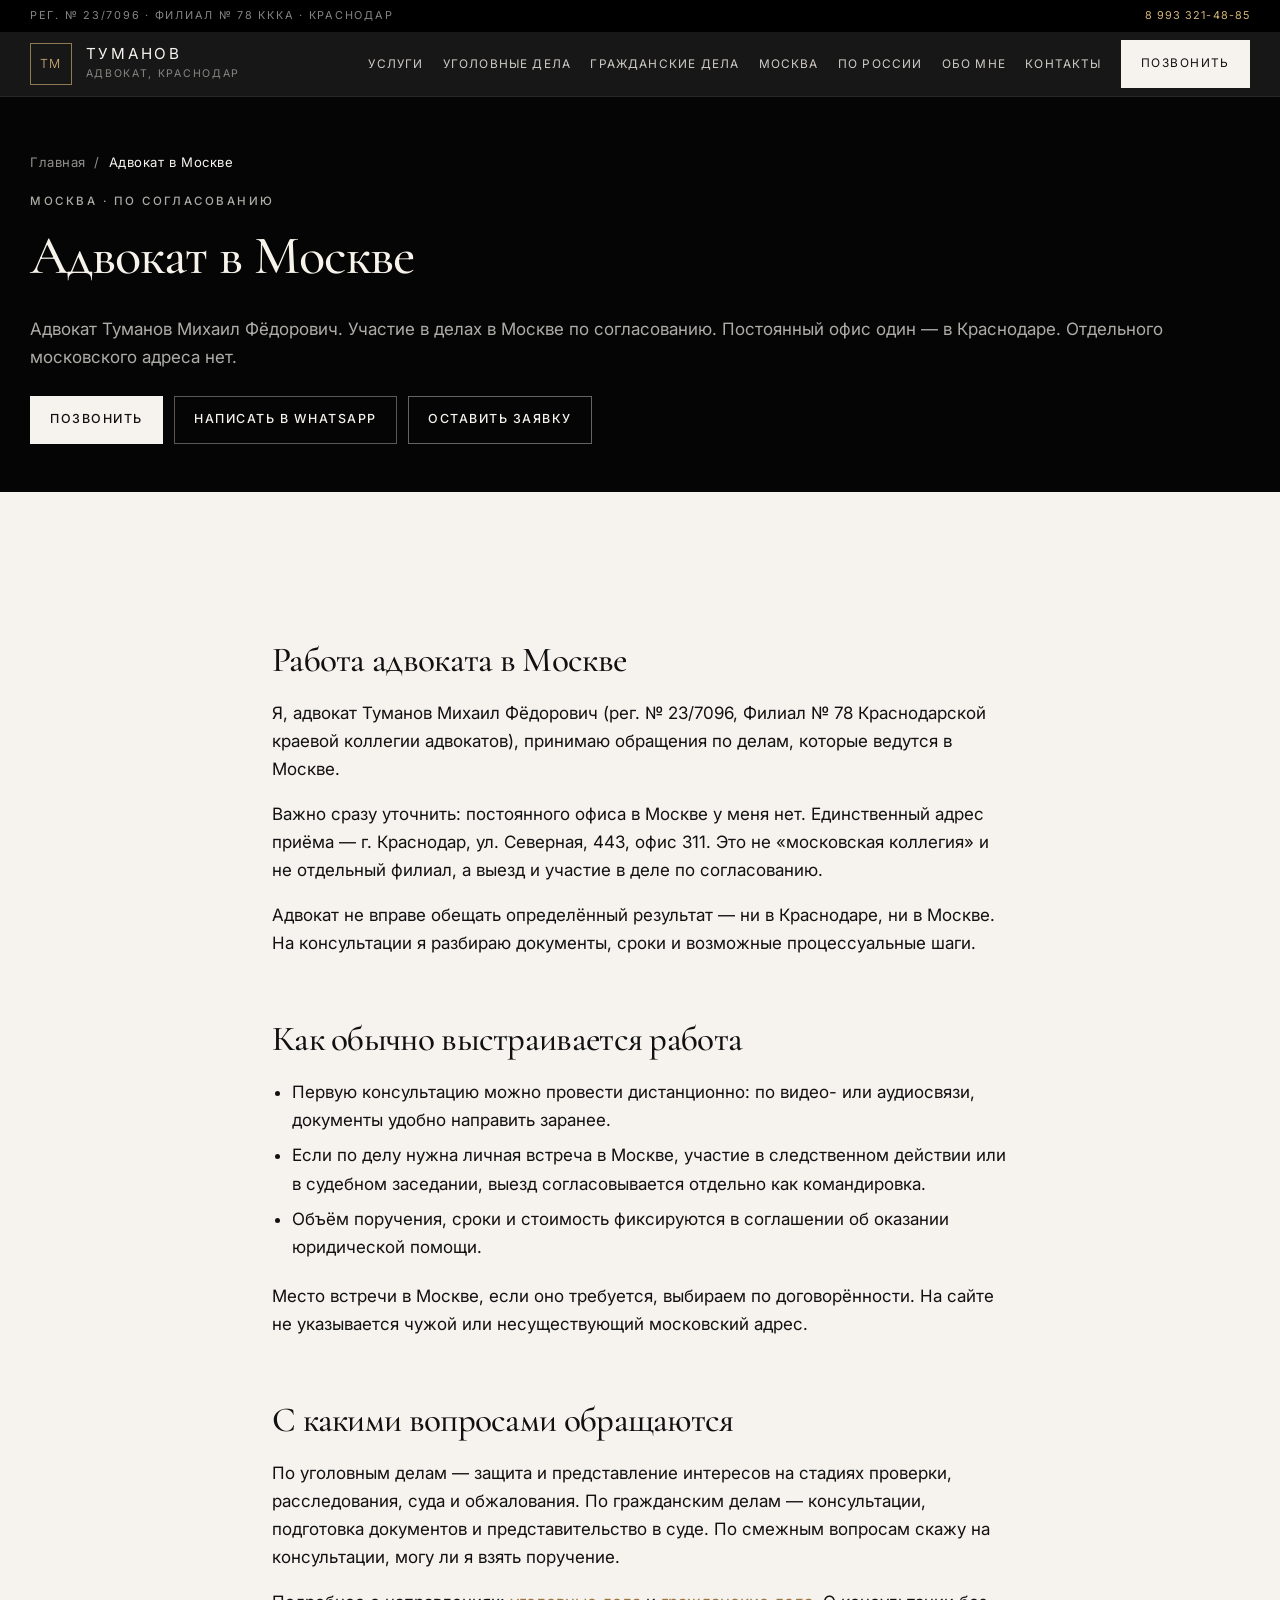
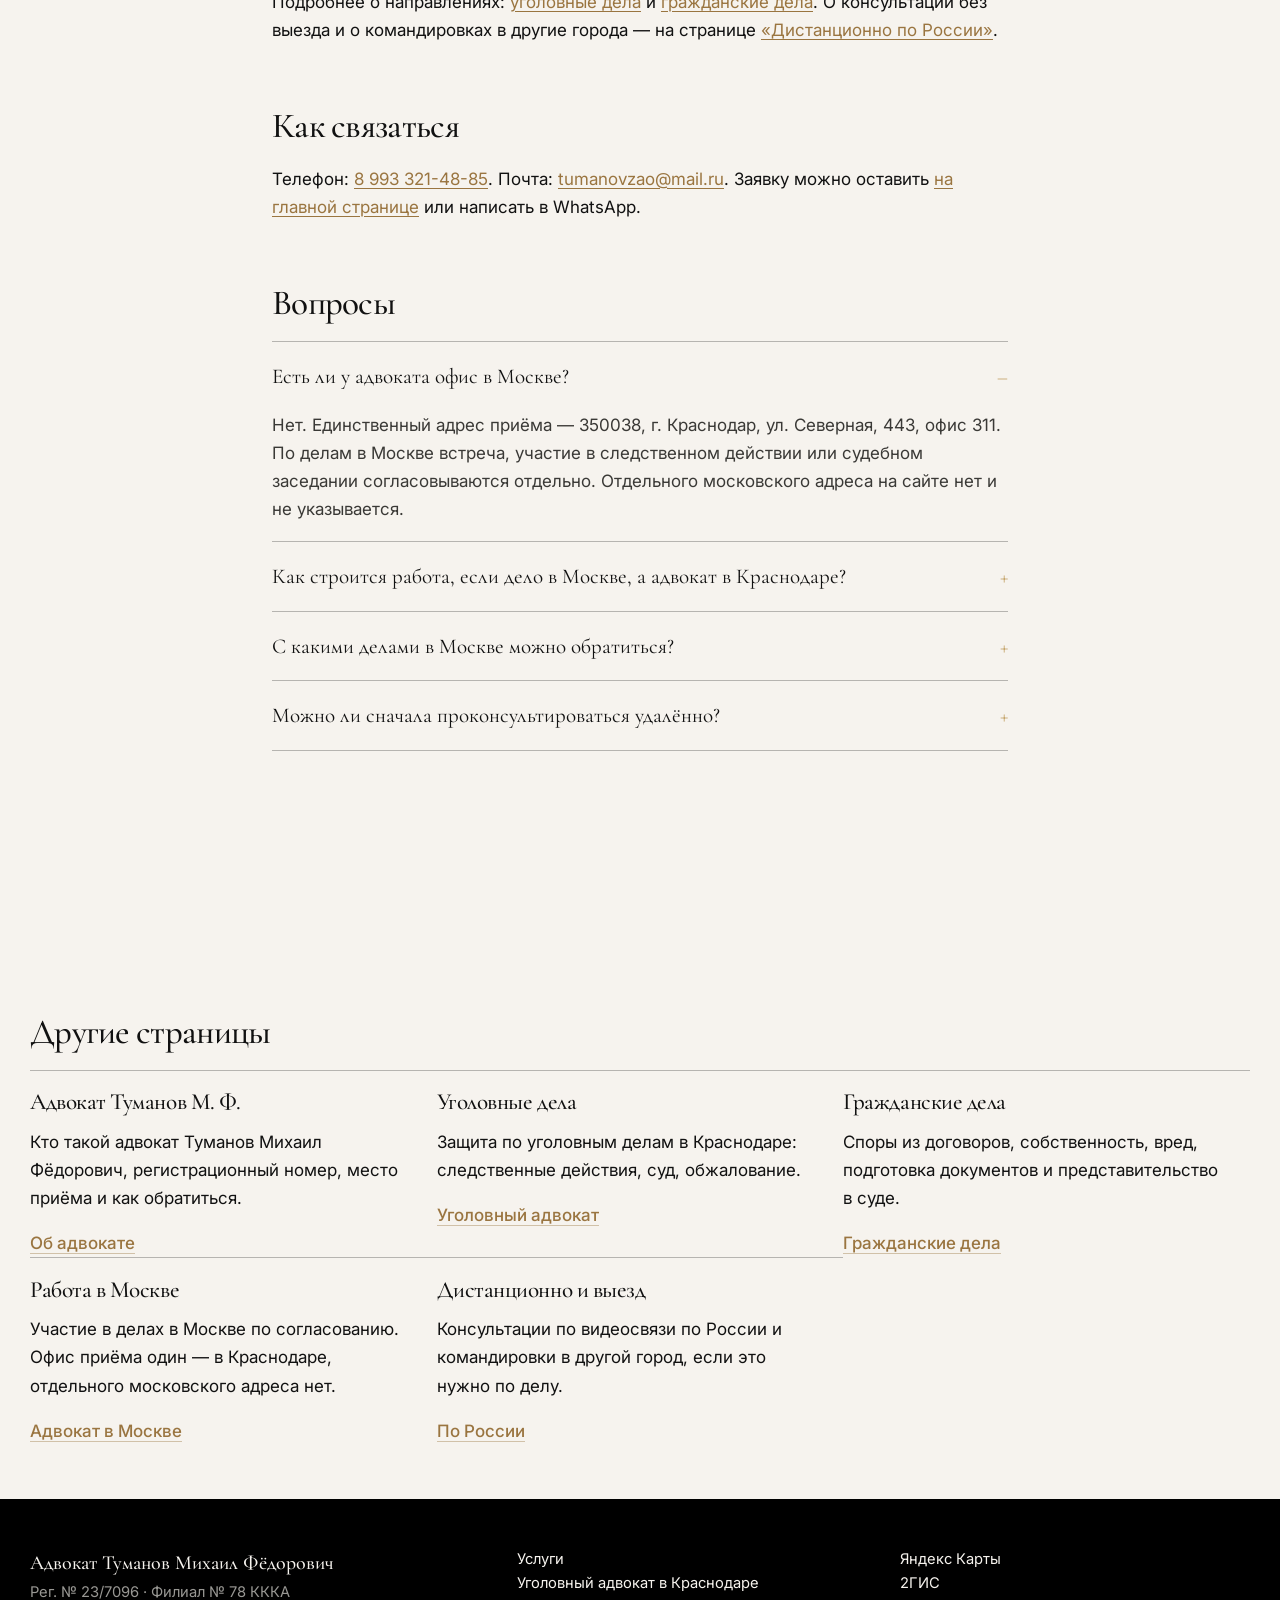
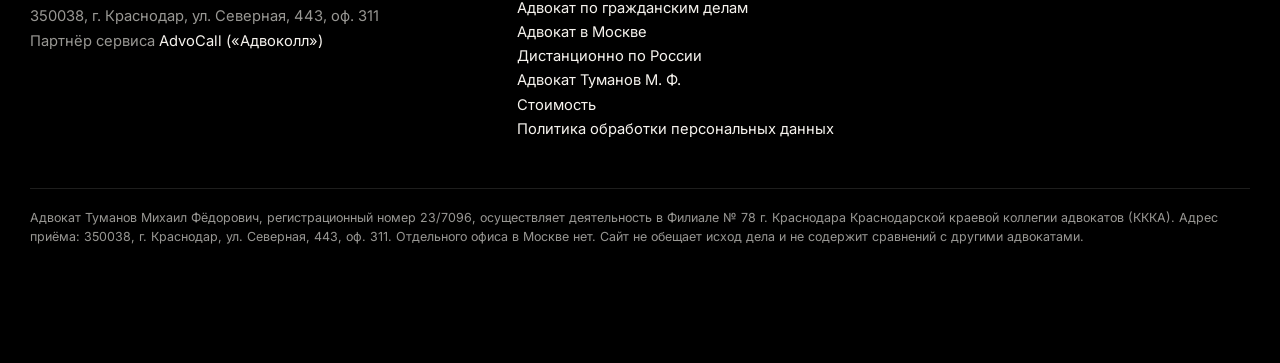
==== advokat-moskva/index.html @ 3c847cca "SEO: name/Moscow/remote pages, schema, Yandex verification" ====
<!DOCTYPE html>
<html lang="ru">
<head>
  <meta charset="utf-8">
  <meta name="viewport" content="width=device-width, initial-scale=1">
  <title>Адвокат в Москве — Туманов Михаил Фёдорович</title>
  <meta name="description" content="Адвокат Туманов Михаил Фёдорович работает в Москве по согласованию: консультация дистанционно или выезд. Офис приёма — в Краснодаре, ул. Северная, 443, оф. 311. Тел. 8 993 321-48-85.">
  <meta name="author" content="Адвокат Туманов Михаил Фёдорович">
  <meta name="robots" content="index, follow">
  <link rel="canonical" href="https://tumanov-advokat.ru/advokat-moskva/">
  <link rel="sitemap" type="application/xml" href="../sitemap.xml">
  <meta property="og:type" content="website">
  <meta property="og:locale" content="ru_RU">
  <meta property="og:site_name" content="Адвокат Туманов Михаил Фёдорович">
  <meta property="og:title" content="Адвокат в Москве — Туманов Михаил Фёдорович">
  <meta property="og:description" content="Адвокат Туманов Михаил Фёдорович работает в Москве по согласованию: консультация дистанционно или выезд. Офис приёма — в Краснодаре, ул. Северная, 443, оф. 311. Тел. 8 993 321-48-85.">
  <meta property="og:url" content="https://tumanov-advokat.ru/advokat-moskva/">
  <meta property="og:image" content="https://tumanov-advokat.ru/img/og-cover.jpg">
  <meta property="og:image:width" content="1200">
  <meta property="og:image:height" content="630">
  <meta property="og:image:alt" content="Адвокат Туманов Михаил Фёдорович, приём в Краснодаре, ул. Северная, 443, офис 311">
  <meta name="twitter:card" content="summary_large_image">
  <meta name="twitter:title" content="Адвокат в Москве — Туманов Михаил Фёдорович">
  <meta name="twitter:description" content="Адвокат Туманов Михаил Фёдорович работает в Москве по согласованию: консультация дистанционно или выезд. Офис приёма — в Краснодаре, ул. Северная, 443, оф. 311. Тел. 8 993 321-48-85.">
  <meta name="twitter:image" content="https://tumanov-advokat.ru/img/og-cover.jpg">
  <link rel="icon" type="image/png" sizes="32x32" href="../img/favicon-32.png">
  <link rel="apple-touch-icon" sizes="180x180" href="../img/favicon-180.png">
  <link rel="preconnect" href="https://fonts.googleapis.com">
  <link rel="preconnect" href="https://fonts.gstatic.com" crossorigin>
  <link href="https://fonts.googleapis.com/css2?family=Cormorant+Garamond:ital,wght@0,400;0,500;0,600;0,700;1,500;1,600&amp;family=Inter:wght@400;500;600&amp;display=swap" rel="stylesheet">
  <script>
    if (window.matchMedia && !window.matchMedia('(prefers-reduced-motion: reduce)').matches) {
      document.documentElement.classList.add('js-motion');
    }
  </script>
  <link rel="stylesheet" href="../styles.css">
  <script type="application/ld+json">
{
  "@context": "https://schema.org",
  "@graph": [
    {
      "@type": "WebPage",
      "@id": "https://tumanov-advokat.ru/advokat-moskva/#webpage",
      "url": "https://tumanov-advokat.ru/advokat-moskva/",
      "name": "Адвокат в Москве — Туманов Михаил Фёдорович",
      "description": "Адвокат Туманов Михаил Фёдорович работает в Москве по согласованию: консультация дистанционно или выезд. Офис приёма — в Краснодаре, ул. Северная, 443, оф. 311. Тел. 8 993 321-48-85.",
      "isPartOf": {
        "@id": "https://tumanov-advokat.ru/#website"
      },
      "about": {
        "@id": "https://tumanov-advokat.ru/#person"
      },
      "inLanguage": "ru-RU",
      "dateModified": "2026-11-21",
      "breadcrumb": {
        "@id": "https://tumanov-advokat.ru/advokat-moskva/#breadcrumb"
      }
    },
    {
      "@type": "BreadcrumbList",
      "@id": "https://tumanov-advokat.ru/advokat-moskva/#breadcrumb",
      "itemListElement": [
        {
          "@type": "ListItem",
          "position": 1,
          "name": "Главная",
          "item": "https://tumanov-advokat.ru/"
        },
        {
          "@type": "ListItem",
          "position": 2,
          "name": "Адвокат в Москве",
          "item": "https://tumanov-advokat.ru/advokat-moskva/"
        }
      ]
    },
    {
      "@type": "Person",
      "@id": "https://tumanov-advokat.ru/#person",
      "name": "Туманов Михаил Фёдорович",
      "alternateName": [
        "Туманов Михаил Федорович",
        "Туманов М. Ф.",
        "адвокат Туманов"
      ],
      "jobTitle": "Адвокат",
      "url": "https://tumanov-advokat.ru/advokat-tumanov/",
      "address": {
        "@type": "PostalAddress",
        "streetAddress": "ул. Северная, 443, офис 311",
        "addressLocality": "Краснодар",
        "addressRegion": "Краснодарский край",
        "postalCode": "350038",
        "addressCountry": "RU"
      }
    },
    {
      "@type": "LegalService",
      "@id": "https://tumanov-advokat.ru/#legal",
      "name": "Адвокат Туманов Михаил Фёдорович",
      "url": "https://tumanov-advokat.ru/",
      "areaServed": [
        {
          "@type": "City",
          "name": "Краснодар"
        },
        {
          "@type": "AdministrativeArea",
          "name": "Краснодарский край"
        },
        {
          "@type": "City",
          "name": "Москва"
        },
        {
          "@type": "AdministrativeArea",
          "name": "Республика Крым"
        },
        {
          "@type": "Country",
          "name": "Россия"
        }
      ],
      "address": {
        "@type": "PostalAddress",
        "streetAddress": "ул. Северная, 443, офис 311",
        "addressLocality": "Краснодар",
        "addressRegion": "Краснодарский край",
        "postalCode": "350038",
        "addressCountry": "RU"
      }
    },
    {
      "@type": "FAQPage",
      "mainEntity": [
        {
          "@type": "Question",
          "name": "Есть ли у адвоката офис в Москве?",
          "acceptedAnswer": {
            "@type": "Answer",
            "text": "Нет. Единственный адрес приёма — 350038, г. Краснодар, ул. Северная, 443, офис 311. По делам в Москве встреча, участие в следственном действии или судебном заседании согласовываются отдельно. Отдельного московского адреса на сайте нет и не указывается."
          }
        },
        {
          "@type": "Question",
          "name": "Как строится работа, если дело в Москве, а адвокат в Краснодаре?",
          "acceptedAnswer": {
            "@type": "Answer",
            "text": "Сначала можно провести консультацию дистанционно: по видео- или аудиосвязи, с направлением документов заранее. Если по делу нужен личный выезд в Москву, это обсуждается отдельно, включая сроки и условия командировки, и фиксируется в соглашении."
          }
        },
        {
          "@type": "Question",
          "name": "С какими делами в Москве можно обратиться?",
          "acceptedAnswer": {
            "@type": "Answer",
            "text": "Принимаю обращения по уголовным и гражданским делам, а также по смежным вопросам, если это входит в адвокатскую компетенцию. Подходит ли конкретная ситуация и нужен ли выезд, видно после консультации. Исход дела адвокат обещать не вправе."
          }
        },
        {
          "@type": "Question",
          "name": "Можно ли сначала проконсультироваться удалённо?",
          "acceptedAnswer": {
            "@type": "Answer",
            "text": "Да. По предварительной договорённости консультацию можно провести онлайн. Онлайн-формат удобен для первого разбора, но не заменяет выезда, если он необходим по делу."
          }
        }
      ]
    }
  ]
}
  </script>
</head>
<body>
  <a class="skip" href="#main">К содержанию</a>
  <div class="topline">
    <div class="wrap">
      <span>Рег. № 23/7096 · Филиал № 78 КККА · Краснодар</span>
      <a href="tel:+79933214885">8 993 321-48-85</a>
    </div>
  </div>
  <header class="site">
    <div class="wrap site-bar">
      <a class="brand" href="../index.html">
        <span class="monogram">ТМ</span>
        <span><strong>Туманов</strong><span>Адвокат, Краснодар</span></span>
      </a>
      <button class="nav-toggle" type="button" aria-expanded="false" aria-controls="menu" aria-label="Открыть меню"><span></span><span></span><span></span></button>
      <nav class="desk" id="menu">
        <a href="../index.html#uslugi">Услуги</a>
        <a href="../ugolovnyj-advokat-krasnodar/">Уголовные дела</a>
        <a href="../grazhdanskie-dela-krasnodar/">Гражданские дела</a>
        <a href="../advokat-moskva/">Москва</a>
        <a href="../distancionno-po-rossii/">По России</a>
        <a href="../advokat-tumanov/">Обо мне</a>
        <a href="../index.html#kontakty">Контакты</a>
        <a class="btn btn-primary" href="tel:+79933214885">Позвонить</a>
      </nav>
    </div>
  </header>
  <div class="page-hero">
    <div class="wrap">
      <nav class="crumbs" aria-label="Навигация по разделам">
        <a href="../index.html">Главная</a>
        <span aria-hidden="true">/</span>
        <span aria-current="page">Адвокат в Москве</span>
      </nav>
      <p class="kicker">Москва · по согласованию</p>
      <h1>Адвокат в Москве</h1>
      <p>Адвокат Туманов Михаил Фёдорович. Участие в делах в Москве по согласованию. Постоянный офис один — в Краснодаре. Отдельного московского адреса нет.</p>
      <div class="cta-row">
        <a class="btn btn-primary" href="tel:+79933214885">Позвонить</a>
        <a class="btn btn-wa" href="https://wa.me/79933214885" rel="noopener noreferrer">Написать в WhatsApp</a>
        <a class="btn btn-light" href="../index.html#kontakty">Оставить заявку</a>
      </div>
    </div>
  </div>
  <main id="main">
    <section>
      <div class="wrap prose">

        <h2>Работа адвоката в Москве</h2>
        <p>Я, адвокат Туманов Михаил Фёдорович (рег. № 23/7096, Филиал № 78 Краснодарской краевой коллегии адвокатов), принимаю обращения по делам, которые ведутся в Москве.</p>
        <p>Важно сразу уточнить: постоянного офиса в Москве у меня нет. Единственный адрес приёма — г. Краснодар, ул. Северная, 443, офис 311. Это не «московская коллегия» и не отдельный филиал, а выезд и участие в деле по согласованию.</p>
        <p>Адвокат не вправе обещать определённый результат — ни в Краснодаре, ни в Москве. На консультации я разбираю документы, сроки и возможные процессуальные шаги.</p>

        <h2>Как обычно выстраивается работа</h2>
        <ul>
          <li>Первую консультацию можно провести дистанционно: по видео- или аудиосвязи, документы удобно направить заранее.</li>
          <li>Если по делу нужна личная встреча в Москве, участие в следственном действии или в судебном заседании, выезд согласовывается отдельно как командировка.</li>
          <li>Объём поручения, сроки и стоимость фиксируются в соглашении об оказании юридической помощи.</li>
        </ul>
        <p>Место встречи в Москве, если оно требуется, выбираем по договорённости. На сайте не указывается чужой или несуществующий московский адрес.</p>

        <h2>С какими вопросами обращаются</h2>
        <p>По уголовным делам — защита и представление интересов на стадиях проверки, расследования, суда и обжалования. По гражданским делам — консультации, подготовка документов и представительство в суде. По смежным вопросам скажу на консультации, могу ли я взять поручение.</p>
        <p>Подробнее о направлениях: <a href="../ugolovnyj-advokat-krasnodar/">уголовные дела</a> и <a href="../grazhdanskie-dela-krasnodar/">гражданские дела</a>. О консультации без выезда и о командировках в другие города — на странице <a href="../distancionno-po-rossii/">«Дистанционно по России»</a>.</p>

        <h2>Как связаться</h2>
        <p>Телефон: <a href="tel:+79933214885">8 993 321-48-85</a>. Почта: <a href="mailto:tumanovzao@mail.ru">tumanovzao@mail.ru</a>. Заявку можно оставить <a href="../index.html#kontakty">на главной странице</a> или написать в WhatsApp.</p>

        <h2>Вопросы</h2>
        <details class="faq" open>
          <summary>Есть ли у адвоката офис в Москве?</summary>
          <p>Нет. Единственный адрес приёма — 350038, г. Краснодар, ул. Северная, 443, офис 311. По делам в Москве встреча, участие в следственном действии или судебном заседании согласовываются отдельно. Отдельного московского адреса на сайте нет и не указывается.</p>
        </details>
        <details class="faq">
          <summary>Как строится работа, если дело в Москве, а адвокат в Краснодаре?</summary>
          <p>Сначала можно провести консультацию дистанционно: по видео- или аудиосвязи, с направлением документов заранее. Если по делу нужен личный выезд в Москву, это обсуждается отдельно, включая сроки и условия командировки, и фиксируется в соглашении.</p>
        </details>
        <details class="faq">
          <summary>С какими делами в Москве можно обратиться?</summary>
          <p>Принимаю обращения по уголовным и гражданским делам, а также по смежным вопросам, если это входит в адвокатскую компетенцию. Подходит ли конкретная ситуация и нужен ли выезд, видно после консультации. Исход дела адвокат обещать не вправе.</p>
        </details>
        <details class="faq">
          <summary>Можно ли сначала проконсультироваться удалённо?</summary>
          <p>Да. По предварительной договорённости консультацию можно провести онлайн. Онлайн-формат удобен для первого разбора, но не заменяет выезда, если он необходим по делу.</p>
        </details>

      </div>
    </section>
    <section class="related">
      <div class="wrap">
        <h2>Другие страницы</h2>
        <div class="grid-3">
          <article class="card">
            <h3>Адвокат Туманов М. Ф.</h3>
            <p>Кто такой адвокат Туманов Михаил Фёдорович, регистрационный номер, место приёма и как обратиться.</p>
            <p class="card-more"><a href="../advokat-tumanov/">Об адвокате</a></p>
          </article>
          <article class="card">
            <h3>Уголовные дела</h3>
            <p>Защита по уголовным делам в Краснодаре: следственные действия, суд, обжалование.</p>
            <p class="card-more"><a href="../ugolovnyj-advokat-krasnodar/">Уголовный адвокат</a></p>
          </article>
          <article class="card">
            <h3>Гражданские дела</h3>
            <p>Споры из договоров, собственность, вред, подготовка документов и представительство в суде.</p>
            <p class="card-more"><a href="../grazhdanskie-dela-krasnodar/">Гражданские дела</a></p>
          </article>
          <article class="card">
            <h3>Работа в Москве</h3>
            <p>Участие в делах в Москве по согласованию. Офис приёма один — в Краснодаре, отдельного московского адреса нет.</p>
            <p class="card-more"><a href="../advokat-moskva/">Адвокат в Москве</a></p>
          </article>
          <article class="card">
            <h3>Дистанционно и выезд</h3>
            <p>Консультации по видеосвязи по России и командировки в другой город, если это нужно по делу.</p>
            <p class="card-more"><a href="../distancionno-po-rossii/">По России</a></p>
          </article>
        </div>
      </div>
    </section>
  </main>
  <footer class="site">
    <div class="wrap">
      <div class="grid">
        <div>
          <p><strong>Адвокат Туманов Михаил Фёдорович</strong><br>
          Рег. № 23/7096 · Филиал № 78 КККА<br>
          350038, г. Краснодар, ул. Северная, 443, оф. 311<br>
          Партнёр сервиса <a href="https://advocall.me/" rel="noopener noreferrer">AdvoCall («Адвоколл»)</a></p>
        </div>
        <div>
          <p><a href="../index.html#uslugi">Услуги</a><br>
          <a href="../ugolovnyj-advokat-krasnodar/">Уголовный адвокат в Краснодаре</a><br>
          <a href="../grazhdanskie-dela-krasnodar/">Адвокат по гражданским делам</a><br>
          <a href="../advokat-moskva/">Адвокат в Москве</a><br>
          <a href="../distancionno-po-rossii/">Дистанционно по России</a><br>
          <a href="../advokat-tumanov/">Адвокат Туманов М. Ф.</a><br>
          <a href="../index.html#stoimost">Стоимость</a><br>
          <a href="../policy.html">Политика обработки персональных данных</a></p>
        </div>
        <div>
          <p><a href="https://yandex.ru/maps/org/advokat_tumanov_m_f_/73334328233/" rel="noopener noreferrer">Яндекс Карты</a><br>
          <a href="https://2gis.ru/krasnodar/firm/70000001097403559" rel="noopener noreferrer">2ГИС</a></p>
        </div>
      </div>
      <p class="legal-tiny">Адвокат Туманов Михаил Фёдорович, регистрационный номер 23/7096, осуществляет деятельность в Филиале № 78 г. Краснодара Краснодарской краевой коллегии адвокатов (КККА). Адрес приёма: 350038, г. Краснодар, ул. Северная, 443, оф. 311. Отдельного офиса в Москве нет. Сайт не обещает исход дела и не содержит сравнений с другими адвокатами.</p>
    </div>
  </footer>
  <div class="mobile-cta" aria-label="Быстрая связь">
    <a class="btn btn-primary" href="tel:+79933214885">Звонок</a>
    <a class="btn btn-wa" href="https://wa.me/79933214885" rel="noopener noreferrer">WhatsApp</a>
    <a class="btn btn-light" href="../index.html#kontakty">Заявка</a>
  </div>
  <script src="../script.js" defer></script>
</body>
</html>
---- styles.css ----
/* Черновик v4 сайта адвоката Туманова М. Ф. / 21 ноября 2026, Europe/Tallinn. Не публиковать без согласования. */
:root {
  --navy: #050505;
  --navy-2: #111111;
  --ink: #111111;
  --ink-soft: #3a3936;
  --muted: #6a665f;
  --paper: #f6f3ee;
  --paper-2: #efebe3;
  --card: transparent;
  --line: rgba(17,17,17,.14);
  --line-strong: rgba(17,17,17,.28);
  --gold: #c4a46a;
  --gold-2: #d4b57a;
  --accent: #9a7540;
  --accent-2: #7d5c2e;
  --accent-soft: #efe6d4;
  --dark: #050505;
  --dark-2: #111111;
  --ok: #1f4a34;
  --danger: #8a2e2e;
  --wa: #1f5c3a;
  --radius: 0;
  --shadow: none;
  --shadow-hover: none;
  --font-serif: "Cormorant Garamond", "Iwanami Mincho", "Times New Roman", serif;
  --font-sans: "Inter", "Source Sans 3", "Segoe UI", "PT Sans", sans-serif;
  --max: 1220px;
  --header-h: 72px;
}
*, *::before, *::after { box-sizing: border-box; }
html { scroll-behavior: smooth; overflow-x: hidden; }
body { overflow-x: hidden; margin: 0; }
@media (prefers-reduced-motion: reduce) {
  html { scroll-behavior: auto; }
  *, *::before, *::after { animation: none !important; transition: none !important; }
}
body {
  font-family: var(--font-sans);
  font-size: 17px;
  line-height: 1.65;
  color: var(--ink);
  background: var(--paper);
  text-rendering: optimizeLegibility;
  -webkit-font-smoothing: antialiased;
}
img { max-width: 100%; height: auto; display: block; }
a { color: var(--accent); text-underline-offset: 3px; }
a:hover { color: var(--accent-2); }
:focus-visible { outline: 1px solid var(--gold); outline-offset: 3px; }
.skip {
  position: absolute; left: 8px; top: -48px; background: #000; color: #f6f3ee;
  padding: .5rem 1rem; z-index: 100; text-decoration: none;
}
.skip:focus { top: 8px; }
.wrap { width: min(var(--max), calc(100% - 2.6rem)); margin-inline: auto; }
.kicker {
  font-size: .72rem;
  letter-spacing: .22em;
  text-transform: uppercase;
  color: var(--gold);
  font-weight: 500;
  margin: 0 0 1rem;
}
h1, h2, h3, h4 {
  font-family: var(--font-serif);
  font-weight: 500;
  line-height: 1.08;
  color: inherit;
  margin: 0 0 .55em;
  letter-spacing: -0.02em;
}
h1 { font-size: clamp(2.05rem, 4.6vw, 3.4rem); }
h2 { font-size: clamp(2.2rem, 6vw, 5.4rem); font-weight: 500; }
h3 { font-size: 1.45rem; }
p { margin: 0 0 1em; }
.lead { font-size: 1.06rem; color: var(--ink-soft); max-width: 38rem; line-height: 1.7; }
.muted { color: var(--muted); }
.section-head { display: flex; gap: 1.15rem; align-items: flex-start; margin-bottom: 2.2rem; }
.section-head .num {
  font-family: var(--font-sans);
  font-size: .68rem;
  letter-spacing: .2em;
  color: var(--gold);
  padding-top: 1.15rem;
  min-width: 2rem;
  font-weight: 500;
}
.section-head h2 { margin-bottom: .25em; }
.section-head p { margin-bottom: 0; max-width: 40rem; }

/* Header — thin, kaloy-like */
.topline {
  background: #000;
  color: rgba(246,243,238,.55);
  font-size: .68rem;
  letter-spacing: .16em;
  text-transform: uppercase;
}
.topline .wrap { display: flex; justify-content: space-between; gap: 1rem; padding: .45rem 0; }
.topline a { color: var(--gold-2); text-decoration: none; letter-spacing: .1em; white-space: nowrap; }
.topline a:hover { color: #fff; }
header.site {
  position: sticky; top: 0; z-index: 40;
  background: rgba(5,5,5,.92);
  backdrop-filter: saturate(1.1);
  color: #f6f3ee;
  border-bottom: 1px solid rgba(246,243,238,.08);
}
.site-bar { display: flex; align-items: center; justify-content: space-between; gap: 1.2rem; min-height: 64px; }
.brand { display: flex; align-items: center; gap: .85rem; text-decoration: none; color: inherit; }
.monogram {
  font-family: var(--font-sans);
  font-weight: 300;
  font-size: .78rem;
  letter-spacing: .14em;
  min-width: 42px; height: 42px;
  padding: 0 .4rem;
  display: grid; place-items: center;
  border: 1px solid rgba(196,164,106,.7);
  color: var(--gold-2);
  background: none;
  flex: none;
}
.brand strong {
  display: block;
  font-family: var(--font-sans);
  font-weight: 400;
  font-size: .95rem;
  letter-spacing: .18em;
  text-transform: uppercase;
  line-height: 1;
}
.brand span span {
  display: block;
  margin-top: .28rem;
  font-size: .66rem;
  letter-spacing: .16em;
  text-transform: uppercase;
  color: rgba(246,243,238,.5);
  font-weight: 400;
}
.desk { display: flex; align-items: center; gap: 1.2rem; }
.desk a {
  color: rgba(246,243,238,.82);
  text-decoration: none;
  font-size: .74rem;
  letter-spacing: .1em;
  text-transform: uppercase;
  font-weight: 400;
}
.desk a:hover { color: var(--gold-2); }
header.site .desk a.btn,
header.site .desk a.btn-primary {
  color: #111;
  letter-spacing: .12em;
}
header.site .desk a.btn-primary:hover { color: #111; background: var(--gold-2); border-color: var(--gold-2); }
.nav-toggle {
  display: none; background: none; border: 0; width: 42px; height: 42px;
  padding: 0; cursor: pointer;
}
.nav-toggle span { display: block; height: 1px; background: #f6f3ee; margin: 7px 8px; }

.btn {
  display: inline-flex; align-items: center; justify-content: center;
  gap: .45rem; min-height: 48px; padding: 0 1.2rem;
  font: 500 .78rem/1 var(--font-sans);
  letter-spacing: .12em; text-transform: uppercase;
  text-decoration: none; border: 1px solid transparent; cursor: pointer;
  background: none; color: inherit;
  transition: background .35s cubic-bezier(.22,1,.36,1), color .35s cubic-bezier(.22,1,.36,1), border-color .35s cubic-bezier(.22,1,.36,1), transform .35s cubic-bezier(.22,1,.36,1), box-shadow .35s cubic-bezier(.22,1,.36,1);
}
.btn-primary { background: #f6f3ee; color: #111; border-color: #f6f3ee; }
.btn-primary:hover { background: var(--gold-2); border-color: var(--gold-2); color: #111; }
section:not(.hero):not(.dark):not(.band) .btn-primary,
.page-hero + main .btn-primary {
  background: #111; color: #f6f3ee; border-color: #111;
}
section:not(.hero):not(.dark):not(.band) .btn-primary:hover {
  background: #000; color: #f6f3ee;
}
.btn-wa { background: transparent; color: #f6f3ee; border-color: rgba(246,243,238,.35); }
section:not(.hero):not(.dark):not(.band) .btn-wa { color: var(--wa); border-color: var(--wa); }
.btn-wa:hover { background: var(--wa); color: #f6f3ee; border-color: var(--wa); }
.btn-light { background: transparent; color: #f6f3ee; border-color: rgba(246,243,238,.4); }
section:not(.hero):not(.dark):not(.band) .btn-light { color: #111; border-color: var(--line-strong); }
.btn-light:hover { border-color: var(--gold); color: var(--gold-2); }
.btn-ghost { background: transparent; color: inherit; border-color: currentColor; opacity: .9; }
.btn-ghost:hover { border-color: var(--gold); color: var(--accent); }
.btn-dark { background: #111; color: #f6f3ee; }
.cta-row { display: flex; flex-wrap: wrap; gap: .7rem; margin: 1.2rem 0 0; }

/* Hero — split: typography left, fuller-body portrait right. Text never overlaps the face. */
.hero {
  position: relative;
  background: #050505;
  color: #f6f3ee;
  min-height: calc(100svh - var(--header-h));
  display: grid;
  grid-template-columns: minmax(0, 1.05fr) minmax(260px, 0.95fr);
  align-items: stretch;
  overflow: hidden;
}
.hero-photo {
  margin: 0;
  position: relative;
  grid-column: 2;
  grid-row: 1;
  display: flex;
  align-items: flex-end;
  justify-content: center;
  padding: 1.2rem 1.6rem 0 0.4rem;
  background: #050505;
  z-index: 0;
  min-height: 0;
}
.hero-photo img {
  width: auto;
  height: auto;
  max-width: 100%;
  max-height: calc(100svh - var(--header-h) - 1.2rem);
  object-fit: contain;
  object-position: center bottom;
}
.hero-photo::after { content: none; display: none; }
.hero .wrap {
  position: relative; z-index: 1;
  grid-column: 1;
  grid-row: 1;
  display: flex; flex-direction: column; justify-content: center;
  width: 100%;
  max-width: none;
  margin: 0;
  padding: 2.2rem 2rem 2.4rem max(1.3rem, calc((100vw - var(--max)) / 2));
  min-height: calc(100svh - var(--header-h));
}
.hero-mark {
  font-family: var(--font-serif);
  font-weight: 500;
  font-size: clamp(2.35rem, 5.2vw, 4.4rem);
  letter-spacing: 0.16em;
  line-height: 1.05;
  text-transform: uppercase;
  color: #f6f3ee;
  margin: 0 0 0.85rem;
  pointer-events: none;
}
.hero-practices {
  display: flex; flex-wrap: wrap; gap: .55rem 1.6rem;
  margin: 0 0 1.4rem;
  font-size: .74rem;
  letter-spacing: .16em;
  text-transform: uppercase;
  color: rgba(246,243,238,.78);
}
.hero-practices a { color: inherit; text-decoration: none; }
.hero-practices a:hover { color: var(--gold-2); }
.hero-copy { max-width: 38rem; margin-top: 0; }
.hero h1 { color: #f7f3eb; margin-bottom: .45em; max-width: 16ch; }
.hero .lead { color: rgba(246,243,238,.78); }
.hero .kicker { color: var(--gold-2); }
.hero-meta {
  display: flex; flex-direction: column; gap: .2rem;
  margin-top: .2rem; font-size: .92rem;
  color: rgba(246,243,238,.72);
}
.hero-meta a { color: #f6f3ee; text-decoration: none; border-bottom: 1px solid rgba(196,164,106,.5); width: fit-content; }
.hero-meta a:hover { color: var(--gold-2); }
.partner {
  margin: 1rem 0 0;
  font-size: .88rem;
  color: rgba(246,243,238,.62);
}
.partner a { color: var(--gold-2); text-decoration: none; border-bottom: 1px solid rgba(196,164,106,.45); }
.partner a:hover { color: #fff; }
.partner-inline { margin: 0; font-size: .95rem; color: var(--muted); }
.partner-inline a { color: var(--ink); text-decoration: none; border-bottom: 1px solid var(--gold); }

/* Atmospheric bands */
.band {
  position: relative;
  min-height: 58vh;
  color: #f6f3ee;
  display: flex; align-items: flex-end;
  background: #000 center/cover no-repeat;
}
.band::after {
  content: "";
  position: absolute; inset: 0;
  background: linear-gradient(180deg, rgba(0,0,0,.15), rgba(0,0,0,.62));
}
.band .wrap { position: relative; z-index: 1; padding: 3.5rem 0; }
.band p {
  font-family: var(--font-serif);
  font-size: clamp(1.4rem, 3vw, 2.1rem);
  line-height: 1.25;
  max-width: 22rem;
  margin: 0;
  font-weight: 500;
}
.band-courthouse { background-image: url("img/tex-courthouse.webp"); }
.band-library { background-image: url("img/tex-library.webp"); }
.band-colonnade { background-image: url("img/tex-colonnade.webp"); }
.band-office { background-image: url("img/tex-office.webp"); }

/* Sections */
main > section { padding: 5.4rem 0; }
main > section.alt { background: var(--paper-2); }
main > section.light { background: #fff; color: #111; }
main > section.dark {
  background: #050505;
  color: #f6f3ee;
}
.dark h2, .dark h3, .light h2, .light h3, .alt h2 { color: inherit; }
.dark .muted { color: rgba(246,243,238,.62); }
.dark a { color: var(--gold-2); }
.marble {
  background-color: #050505;
  background-image: linear-gradient(180deg, rgba(5,5,5,.82), rgba(5,5,5,.9)), url("img/tex-marble.webp");
  background-size: cover;
  background-position: center;
  color: #f6f3ee;
}
.grid { display: grid; gap: 1.5rem; }
.grid-2 { display: grid; grid-template-columns: 1fr 1fr; gap: 0; }
.grid-3 { display: grid; grid-template-columns: 1fr 1fr 1fr; gap: 0; }
.card {
  background: transparent;
  border: 0;
  border-top: 1px solid var(--line-strong);
  padding: 1.4rem 1.4rem 1.6rem 0;
}
.grid-2 .card:first-child { padding-right: 2.4rem; }
.grid-2 .card:last-child { padding-left: 2.4rem; border-left: 1px solid var(--line); }
.grid-3 .card { padding: 1.2rem 1.5rem 0 0; }
.card ul { margin: .7rem 0 0; padding: 0; list-style: none; }
.card li {
  position: relative;
  padding: .3rem 0 .3rem 1rem;
  border-top: 1px solid var(--line);
  font-size: .97rem;
}
.card li:first-child { border-top: 0; }
.card li::before {
  content: "";
  position: absolute; left: 0; top: .9em;
  width: .45rem; height: 1px; background: var(--gold);
}

/* Practice cases */
.cases {
  display: grid;
  grid-template-columns: 1fr 1fr;
  gap: 0;
  margin-top: .6rem;
}
.case {
  padding: 1.6rem 1.8rem 1.7rem 0;
  border-top: 1px solid rgba(196,164,106,.28);
}
.cases .case:nth-child(even) { padding-left: 1.8rem; padding-right: 0; border-left: 1px solid rgba(196,164,106,.18); }
.case-tag {
  display: inline-block;
  font-size: .68rem;
  letter-spacing: .18em;
  text-transform: uppercase;
  color: var(--gold-2);
  margin-bottom: .7rem;
}
.case p {
  font-family: var(--font-serif);
  font-size: 1.35rem;
  line-height: 1.3;
  margin: 0;
  font-weight: 500;
}
.disclaimer {
  margin-top: 1.8rem;
  padding-top: 1rem;
  border-top: 1px solid rgba(196,164,106,.28);
  font-size: .9rem;
  color: rgba(246,243,238,.62);
  max-width: 46rem;
}

/* How I work / about */
.work-split, .about {
  display: grid;
  grid-template-columns: minmax(240px, .8fr) minmax(0, 1.15fr);
  gap: 3.4rem;
  align-items: center;
}
.about { grid-template-columns: minmax(0, 1.15fr) minmax(240px, .8fr); align-items: start; }
.portrait-full, .portrait { margin: 0; }
.portrait-full img, .portrait img { width: 100%; height: auto; object-fit: cover; }
.portrait figcaption {
  margin-top: .7rem;
  font-size: .72rem;
  letter-spacing: .14em;
  text-transform: uppercase;
  color: var(--muted);
}
.steps { display: grid; gap: 0; }
.step { padding: 1.05rem 0 1.1rem; border-top: 1px solid var(--line-strong); }
.dark .step { border-top-color: rgba(246,243,238,.14); }
.step strong {
  display: block;
  font-family: var(--font-serif);
  font-size: 1.45rem;
  font-weight: 500;
  margin-bottom: .25rem;
}
.step p { margin: 0; color: var(--ink-soft); }
.dark .step p { color: rgba(246,243,238,.7); }
.facts { display: grid; gap: 0; margin-top: 1.6rem; }
.facts div {
  padding: .9rem 0;
  border-top: 1px solid var(--line);
  font-size: .95rem;
  color: var(--ink-soft);
}
.facts b {
  display: block;
  font-family: var(--font-serif);
  font-size: 1.25rem;
  font-weight: 500;
  color: inherit;
  margin-bottom: .1rem;
}

.certs { display: grid; grid-template-columns: repeat(4, 1fr); gap: 1rem; }
.certs a { border: 1px solid var(--line); display: block; background: #fff; }
.certs img { width: 100%; height: auto; }
.prices { width: 100%; border-collapse: collapse; font-size: 1rem; }
.prices th, .prices td {
  text-align: left; padding: .95rem 0;
  border-bottom: 1px solid var(--line-strong);
  vertical-align: baseline;
}
.dark .prices th, .dark .prices td { border-bottom-color: rgba(246,243,238,.14); }
.prices th {
  font-size: .7rem; letter-spacing: .16em; text-transform: uppercase;
  font-weight: 500; color: var(--muted); padding-top: 0;
}
.prices .amt {
  font-family: var(--font-serif);
  font-size: 1.25rem;
  white-space: nowrap;
  text-align: right;
  padding-left: 1.5rem;
}
.faq { border-top: 1px solid var(--line-strong); padding: 0; }
.faq:last-of-type { border-bottom: 1px solid var(--line-strong); }
.faq summary {
  cursor: pointer; list-style: none;
  font-family: var(--font-serif);
  font-size: 1.32rem;
  padding: 1.05rem 2rem 1.05rem 0;
  position: relative;
}
.faq summary::-webkit-details-marker { display: none; }
.faq summary::after {
  content: "+";
  position: absolute; right: 0; top: 1.05rem;
  font-family: var(--font-serif); color: var(--gold);
}
.faq[open] summary::after { content: "–"; }
.faq p { margin: 0 0 1.15rem; max-width: 46rem; color: var(--ink-soft); }
.rating-box {
  display: flex; flex-wrap: wrap; gap: 1.6rem;
  margin: 0 0 1.2rem;
  padding: 1rem 0;
  border-top: 1px solid var(--line-strong);
  border-bottom: 1px solid var(--line-strong);
}
.rating-box b { font-family: var(--font-serif); font-size: 2rem; font-weight: 500; margin-right: .35rem; }
.reviews { display: grid; grid-template-columns: 1fr 1fr; gap: 0 2.4rem; }
.quote { padding: 1.3rem 0 1.4rem; border-top: 1px solid var(--line); }
.quote blockquote {
  margin: 0 0 .7rem;
  font-family: var(--font-serif);
  font-size: 1.22rem;
  line-height: 1.4;
  font-style: italic;
  font-weight: 500;
}
.quote footer { font-size: .86rem; color: var(--muted); }
.quote footer strong { color: inherit; font-weight: 600; font-style: normal; }
.note {
  margin-top: 1.6rem; padding-top: 1rem;
  border-top: 1px solid var(--line);
  font-size: .9rem; color: var(--muted);
}
.note p { margin-bottom: .6em; }

.contact-grid { display: grid; grid-template-columns: 1fr 1fr; gap: 3rem; }
.contact-list { list-style: none; margin: 0 0 1.2rem; padding: 0; }
.contact-list li { padding: .85rem 0; border-top: 1px solid rgba(246,243,238,.14); }
.contact-list span {
  display: block;
  font-size: .68rem;
  letter-spacing: .16em;
  text-transform: uppercase;
  color: rgba(246,243,238,.5);
  margin-bottom: .2rem;
}
.contact-list a { color: #f6f3ee; text-decoration: none; font-size: 1.12rem; }
.contact-list a:hover { color: var(--gold-2); }
.office-shot { margin: 1.6rem 0 0; }
.office-shot img { width: 100%; height: auto; object-fit: cover; }
.lead-form { display: grid; gap: .85rem; }
.field {
  display: grid; gap: .3rem;
  font-size: .74rem; letter-spacing: .1em; text-transform: uppercase;
  color: rgba(246,243,238,.62);
}
section:not(.dark) .field { color: var(--muted); }
.field input, .field textarea, .lead-form input, .lead-form textarea {
  font: 400 1rem/1.4 var(--font-sans);
  letter-spacing: 0; text-transform: none;
  color: #111;
  background: #f6f3ee;
  border: 1px solid transparent;
  padding: .75rem .8rem;
  width: 100%;
}
.field textarea { min-height: 7rem; resize: vertical; }
.consent {
  display: flex; gap: .7rem; align-items: flex-start;
  font-size: .86rem; letter-spacing: 0; text-transform: none;
  color: rgba(246,243,238,.72); line-height: 1.5;
}
.consent input { margin-top: .25rem; }
.form-status { min-height: 1.2em; font-size: .92rem; }
.form-status.ok { color: #b8d4c0; }
.form-status.err { color: #e2b4b4; }
section:not(.dark) .form-status.ok { color: var(--ok); }
section:not(.dark) .form-status.err { color: var(--danger); }

footer.site {
  background: #000;
  color: rgba(246,243,238,.62);
  padding: 3rem 0 6.5rem;
  font-size: .92rem;
}
footer.site .grid { grid-template-columns: 1.3fr 1fr 1fr; gap: 2rem; }
footer.site a { color: #f6f3ee; text-decoration: none; }
footer.site a:hover { color: var(--gold-2); }
footer.site strong { color: #f6f3ee; font-family: var(--font-serif); font-size: 1.25rem; font-weight: 500; }
.legal-tiny { margin-top: 2rem; padding-top: 1.2rem; border-top: 1px solid rgba(246,243,238,.12); font-size: .78rem; line-height: 1.55; }
.mobile-cta {
  display: none;
  position: fixed; left: 0; right: 0; bottom: 0; z-index: 30;
  background: #000;
  border-top: 1px solid rgba(196,164,106,.3);
  padding: .55rem .7rem calc(.55rem + env(safe-area-inset-bottom));
  gap: .45rem;
}
.mobile-cta .btn { flex: 1; min-height: 44px; padding: 0 .4rem; font-size: .68rem; }
.page-hero { background: #050505; color: #f6f3ee; padding: 3.4rem 0 3rem; }
.page-hero h1 { color: #f7f3eb; max-width: 22ch; }
.page-hero p { color: rgba(246,243,238,.7); }
.page-hero .cta-row { margin-top: 1.5rem; }
.crumbs {
  display: flex; flex-wrap: wrap; gap: .25rem .55rem;
  font-size: .82rem; letter-spacing: .04em;
  margin: 0 0 1.15rem; color: rgba(246,243,238,.58);
}
.crumbs a { color: inherit; text-decoration: none; }
.crumbs a:hover { color: var(--gold-2); }
.crumbs [aria-current="page"] { color: #f6f3ee; }
.prose { max-width: 46rem; padding: 0 0 3.2rem; }
.prose h2 { margin-top: 1.8em; font-size: clamp(1.6rem, 3vw, 2.2rem); }
.prose ul { margin: 0 0 1.2em; padding-left: 1.15em; }
.prose li { margin: 0 0 .45em; }
.card-more { margin: 1.05rem 0 0; }
.card-more a { font-weight: 500; text-decoration: none; border-bottom: 1px solid rgba(154,117,64,.4); }
.related { margin-top: 2.4rem; padding-bottom: 3.4rem; }
.related h2 { font-size: clamp(1.6rem, 3vw, 2.2rem); margin-bottom: 1.2rem; }
.placeholder { background: var(--accent-soft); color: var(--ink); padding: 0 .2em; }

@media (max-width: 980px) {
  .hero {
    grid-template-columns: 1fr;
    min-height: 0;
  }
  .hero-photo {
    grid-row: 1;
    grid-column: 1;
    width: 100%;
    height: auto;
    padding: 0;
    justify-content: center;
    align-items: flex-end;
    background: #050505;
  }
  .hero-photo img {
    width: auto;
    max-width: 100%;
    height: min(38vh, 320px);
    max-height: min(38vh, 320px);
    object-fit: contain;
    object-position: center bottom;
  }
  .hero .wrap {
    grid-row: 2;
    grid-column: 1;
    min-height: 0;
    padding: 1.15rem 0 2rem;
    width: min(var(--max), calc(100% - 2.4rem));
    margin-inline: auto;
  }
  .hero-mark { font-size: clamp(2.1rem, 11vw, 2.8rem); letter-spacing: 0.14em; margin: 0 0 .7rem; }
  .hero-copy { margin-top: 0; padding: 0; max-width: none; }
  .hero h1 { max-width: none; }
  .work-split, .about, .contact-grid, .grid-2, .grid-3, .reviews, .cases,
  footer.site .grid { grid-template-columns: 1fr; }
  .grid-2 .card:first-child, .grid-2 .card:last-child,
  .cases .case:nth-child(even) { padding-left: 0; padding-right: 0; border-left: 0; }
  .certs { grid-template-columns: repeat(2, 1fr); }
  .desk {
    display: none;
    position: absolute; left: 0; right: 0; top: 100%;
    flex-direction: column; align-items: stretch;
    background: #050505;
    padding: 1rem 1.3rem 1.4rem;
    border-bottom: 1px solid rgba(196,164,106,.28);
    gap: .2rem;
  }
  .desk.open { display: flex; }
  .desk a { padding: .7rem 0; border-top: 1px solid rgba(246,243,238,.1); }
  .nav-toggle { display: block; }
  .mobile-cta { display: flex; }
  .band { min-height: 38vh; }
  body { padding-bottom: 72px; }
  .topline { letter-spacing: .08em; }
}
@media (max-width: 640px) {
  .topline { font-size: .62rem; letter-spacing: .06em; }
  .hero h1 { font-size: clamp(1.75rem, 7.4vw, 2.25rem); }
  main > section { padding: 3.4rem 0; }
  h2 { font-size: clamp(2rem, 11vw, 3rem); }
  .case p { font-size: 1.2rem; }
}


/* v4.1 motion — premium 2026, off when prefers-reduced-motion (global rule above). */
@media (prefers-reduced-motion: no-preference) {
  @view-transition { navigation: auto; }
  ::view-transition-old(root) { animation: vt-fade .4s ease both; }
  ::view-transition-new(root) { animation: vt-rise .55s cubic-bezier(.22, 1, .36, 1) both; }
  @keyframes vt-fade { to { opacity: 0; } }
  @keyframes vt-rise { from { opacity: 0; } to { opacity: 1; } }

  html.js-motion .hero-mark,
  html.js-motion .hero-practices,
  html.js-motion .hero-copy {
    animation: hero-enter .9s cubic-bezier(.22, 1, .36, 1) both;
  }
  html.js-motion .hero-mark { animation-delay: .06s; }
  html.js-motion .hero-practices { animation-delay: .18s; }
  html.js-motion .hero-copy { animation-delay: .32s; }
  @keyframes hero-enter {
    from { opacity: 0; transform: translateY(1.15rem); }
    to { opacity: 1; transform: none; }
  }

  .hero-photo { overflow: hidden; }
  html.js-motion .hero-photo img {
    transform-origin: center 28%;
    animation: hero-zoom 20s ease-out both;
  }
  @keyframes hero-zoom {
    from { transform: scale(1.06); }
    to { transform: scale(1); }
  }

  html.js-motion .reveal {
    opacity: 0;
    transform: translateY(1.35rem);
    transition: opacity .85s cubic-bezier(.22, 1, .36, 1), transform .85s cubic-bezier(.22, 1, .36, 1);
  }
  html.js-motion .reveal.is-visible {
    opacity: 1;
    transform: none;
  }

  .btn:hover { transform: translateY(-1px); }
  .card, .case, .quote, .step, .certs a {
    transition: border-color .4s cubic-bezier(.22, 1, .36, 1), background .4s cubic-bezier(.22, 1, .36, 1), transform .45s cubic-bezier(.22, 1, .36, 1);
  }
  .card:hover, .case:hover, .quote:hover {
    transform: translateY(-3px);
  }
  .certs a:hover { transform: translateY(-2px); }
  .desk a { transition: color .3s cubic-bezier(.22, 1, .36, 1); }
}

html.motion-fallback .reveal {
  opacity: 1 !important;
  transform: none !important;
}

.map-block { margin-top: 2.6rem; }
.map-block iframe {
  display: block;
  width: 100%;
  height: 420px;
  border: 0;
  background: #111;
}
.map-block p { margin: .9rem 0 0; font-size: .95rem; }
@media (max-width: 640px) {
  .map-block iframe { height: 280px; }
}
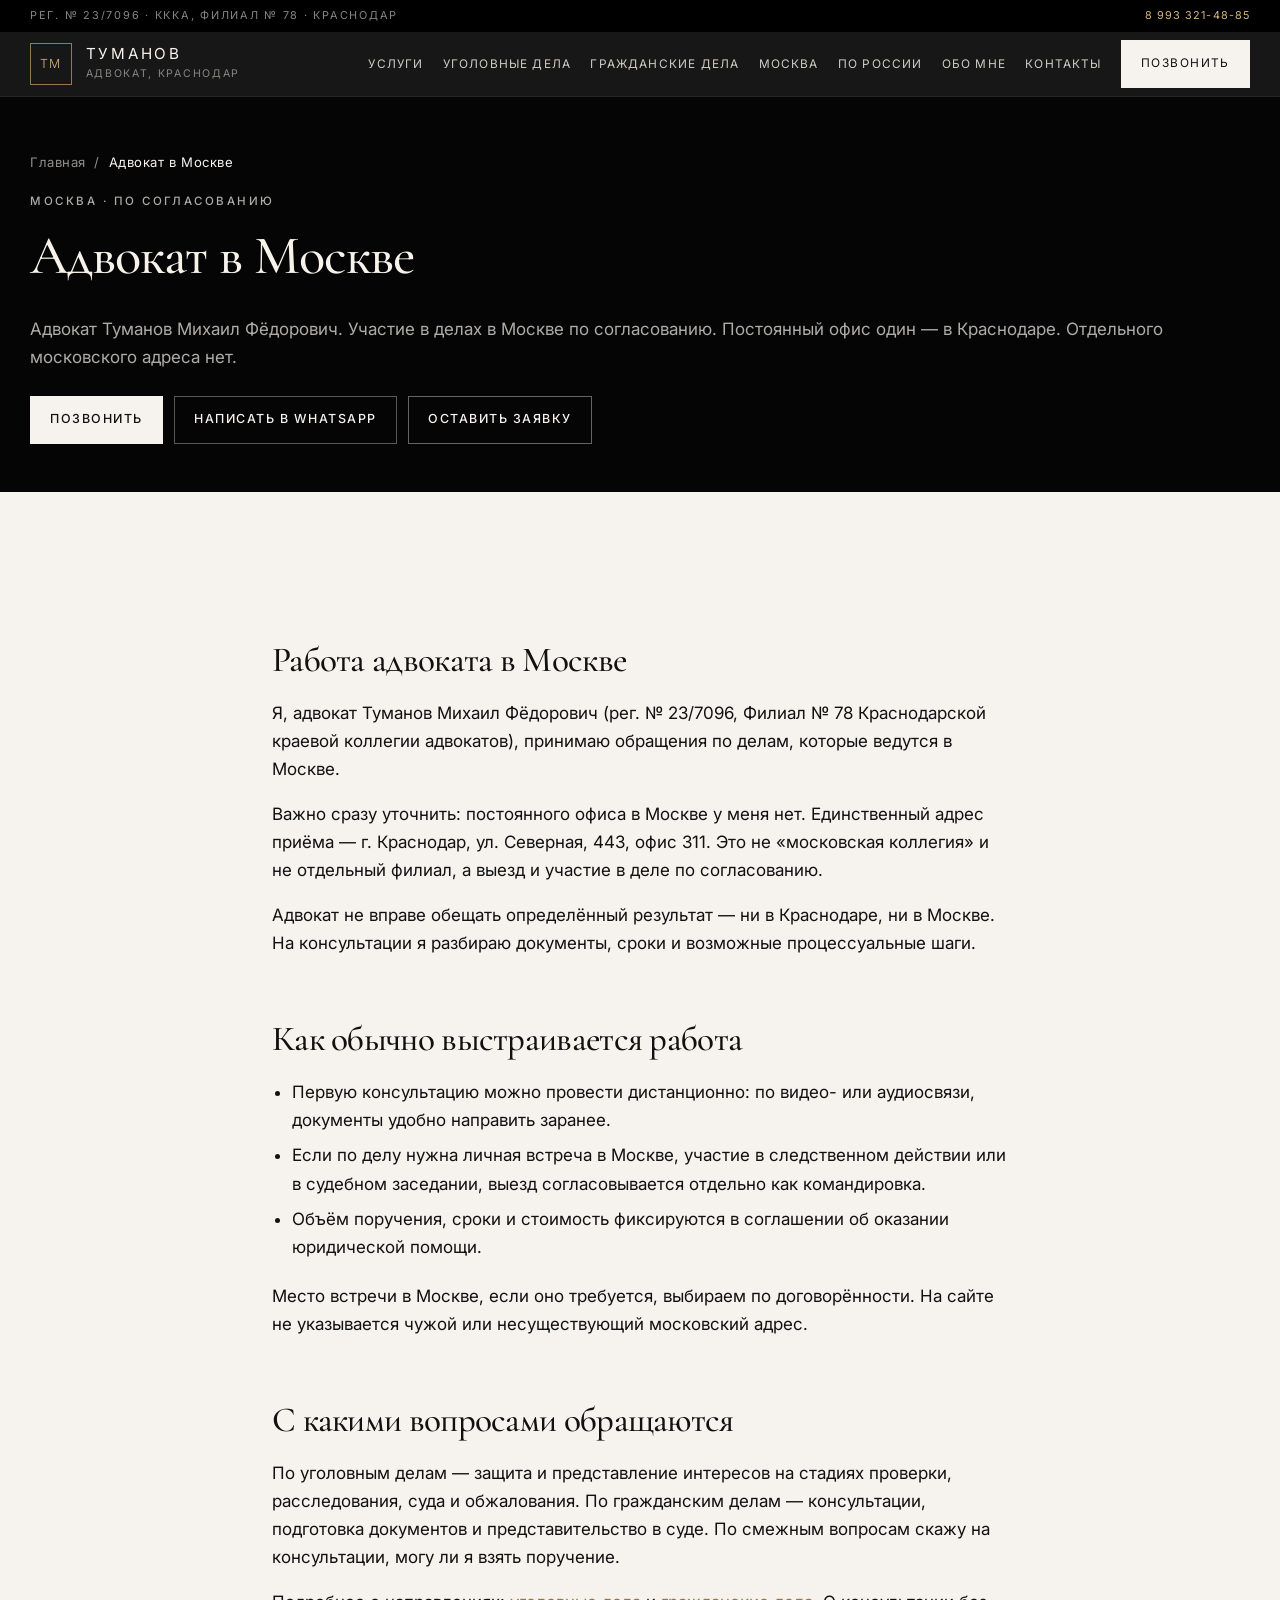
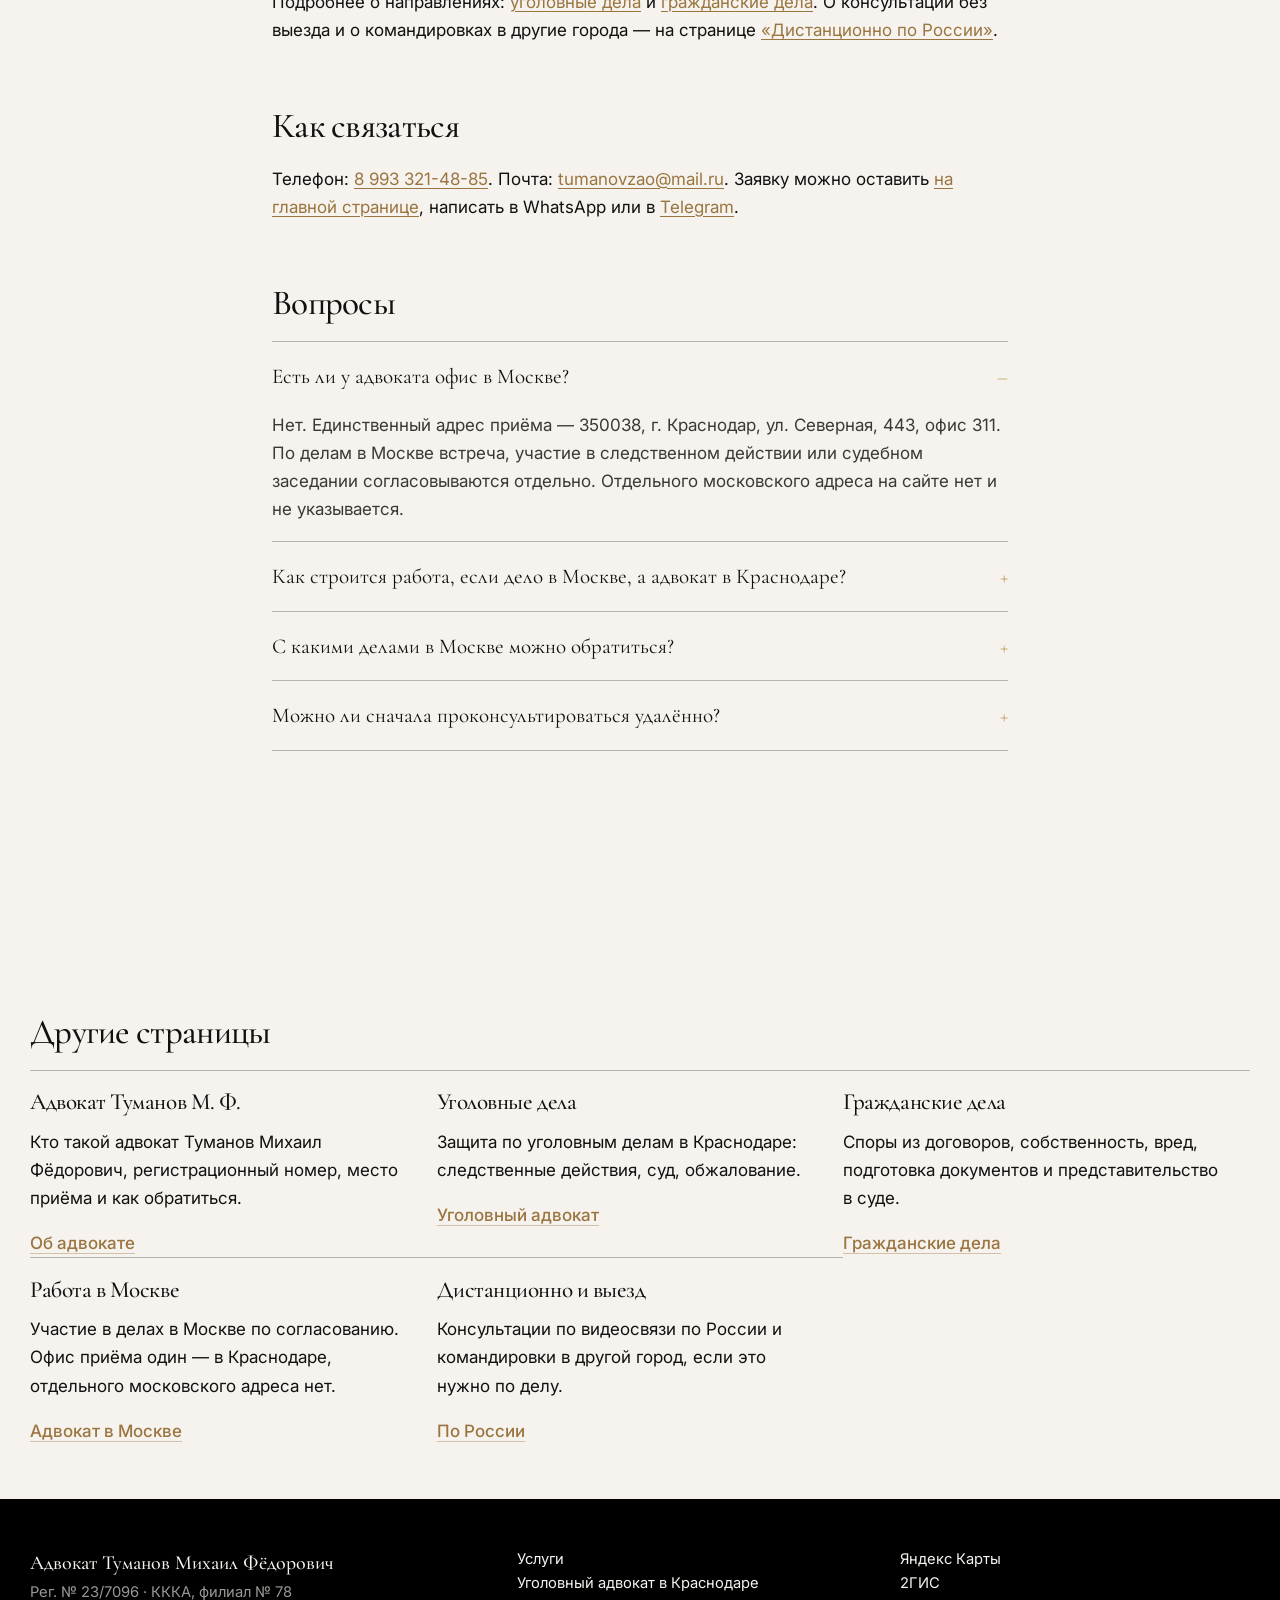
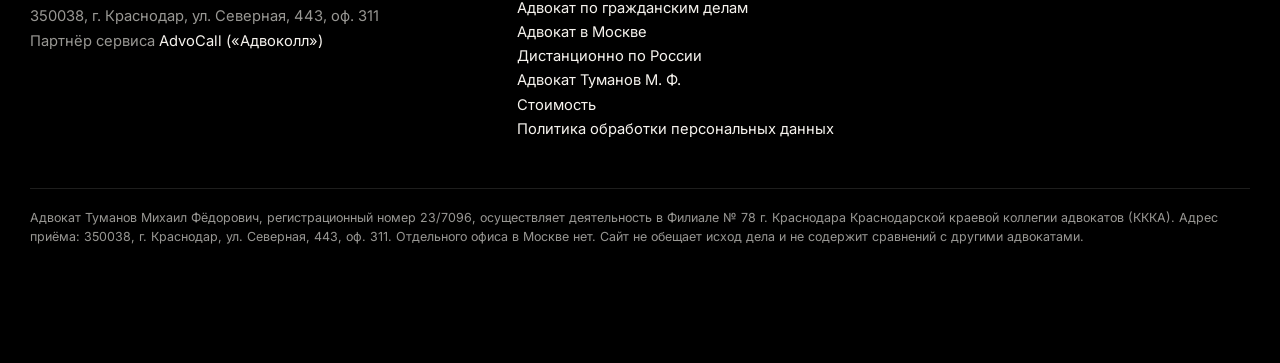
==== commit 68f111b3: "График 10-24, КККА филиал 78, Telegram, без aggregateRating" ====
--- a/advokat-moskva/index.html
+++ b/advokat-moskva/index.html
@@ -175,7 +175,7 @@
   <a class="skip" href="#main">К содержанию</a>
   <div class="topline">
     <div class="wrap">
-      <span>Рег. № 23/7096 · Филиал № 78 КККА · Краснодар</span>
+      <span>Рег. № 23/7096 · КККА, филиал № 78 · Краснодар</span>
       <a href="tel:+79933214885">8 993 321-48-85</a>
     </div>
   </div>
@@ -237,7 +237,7 @@
         <p>Подробнее о направлениях: <a href="../ugolovnyj-advokat-krasnodar/">уголовные дела</a> и <a href="../grazhdanskie-dela-krasnodar/">гражданские дела</a>. О консультации без выезда и о командировках в другие города — на странице <a href="../distancionno-po-rossii/">«Дистанционно по России»</a>.</p>
 
         <h2>Как связаться</h2>
-        <p>Телефон: <a href="tel:+79933214885">8 993 321-48-85</a>. Почта: <a href="mailto:tumanovzao@mail.ru">tumanovzao@mail.ru</a>. Заявку можно оставить <a href="../index.html#kontakty">на главной странице</a> или написать в WhatsApp.</p>
+        <p>Телефон: <a href="tel:+79933214885">8 993 321-48-85</a>. Почта: <a href="mailto:tumanovzao@mail.ru">tumanovzao@mail.ru</a>. Заявку можно оставить <a href="../index.html#kontakty">на главной странице</a>, написать в WhatsApp или в <a href="https://t.me/+79933214885" rel="noopener noreferrer">Telegram</a>.</p>
 
         <h2>Вопросы</h2>
         <details class="faq" open>
@@ -297,7 +297,7 @@
       <div class="grid">
         <div>
           <p><strong>Адвокат Туманов Михаил Фёдорович</strong><br>
-          Рег. № 23/7096 · Филиал № 78 КККА<br>
+          Рег. № 23/7096 · КККА, филиал № 78<br>
           350038, г. Краснодар, ул. Северная, 443, оф. 311<br>
           Партнёр сервиса <a href="https://advocall.me/" rel="noopener noreferrer">AdvoCall («Адвоколл»)</a></p>
         </div>
--- a/styles.css
+++ b/styles.css
@@ -20,6 +20,7 @@
   --ok: #1f4a34;
   --danger: #8a2e2e;
   --wa: #1f5c3a;
+  --tg: #2a5570;
   --radius: 0;
   --shadow: none;
   --shadow-hover: none;
@@ -183,6 +184,9 @@
 .btn-wa { background: transparent; color: #f6f3ee; border-color: rgba(246,243,238,.35); }
 section:not(.hero):not(.dark):not(.band) .btn-wa { color: var(--wa); border-color: var(--wa); }
 .btn-wa:hover { background: var(--wa); color: #f6f3ee; border-color: var(--wa); }
+.btn-tg { background: transparent; color: #f6f3ee; border-color: rgba(246,243,238,.35); }
+section:not(.hero):not(.dark):not(.band) .btn-tg { color: var(--tg); border-color: var(--tg); }
+.btn-tg:hover { background: var(--tg); color: #f6f3ee; border-color: var(--tg); }
 .btn-light { background: transparent; color: #f6f3ee; border-color: rgba(246,243,238,.4); }
 section:not(.hero):not(.dark):not(.band) .btn-light { color: #111; border-color: var(--line-strong); }
 .btn-light:hover { border-color: var(--gold); color: var(--gold-2); }
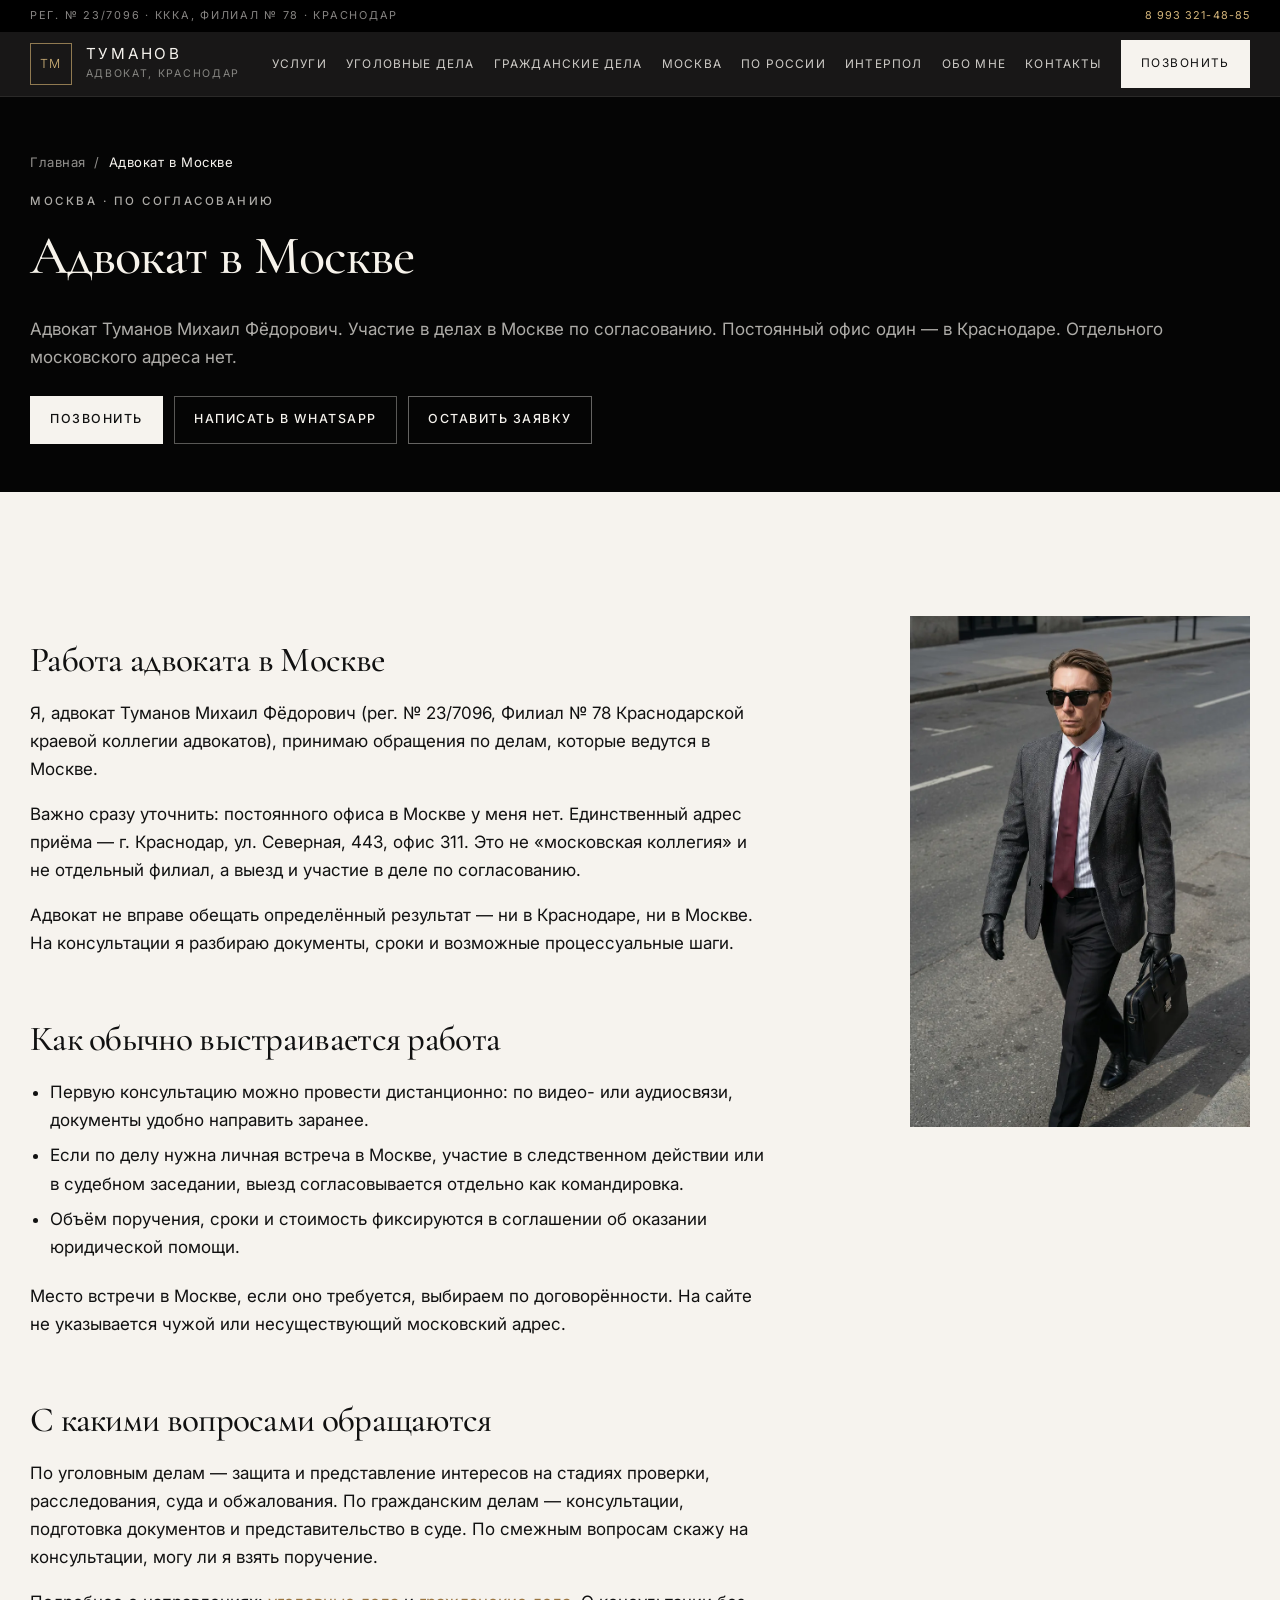
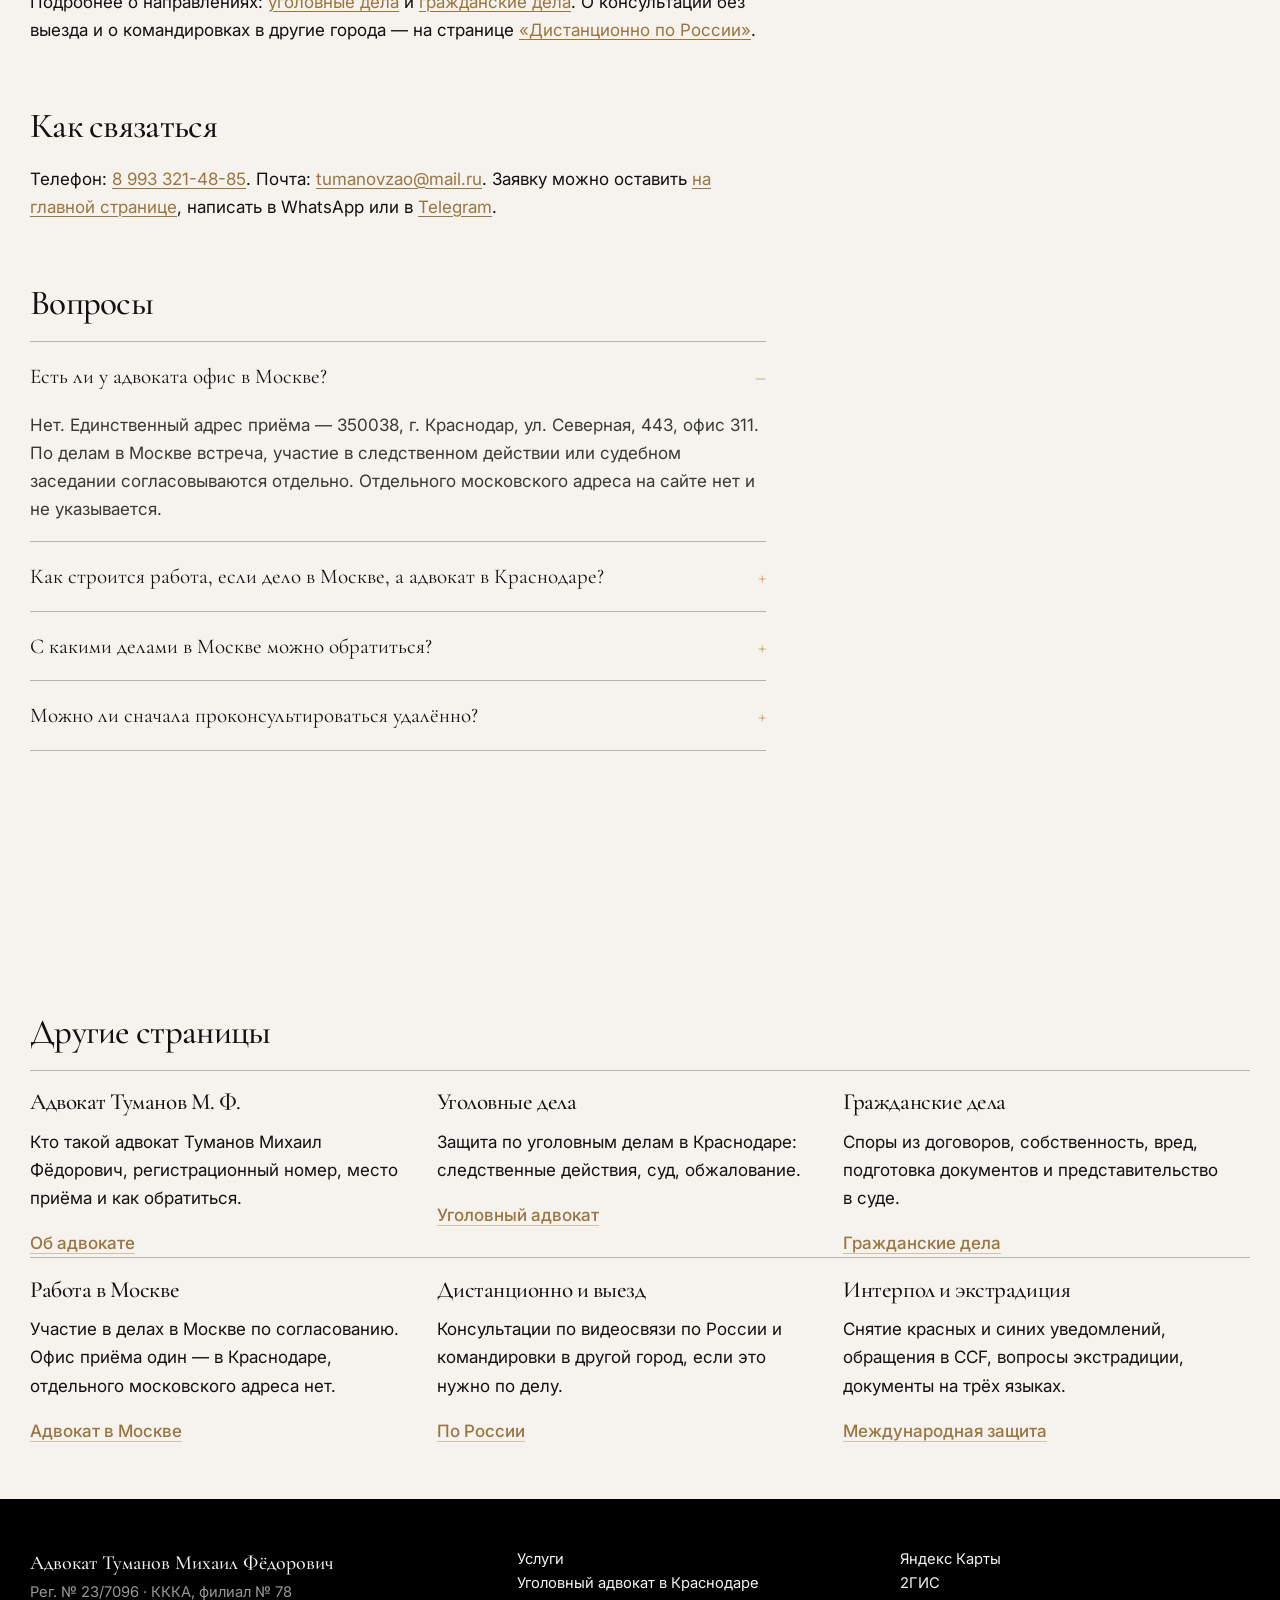
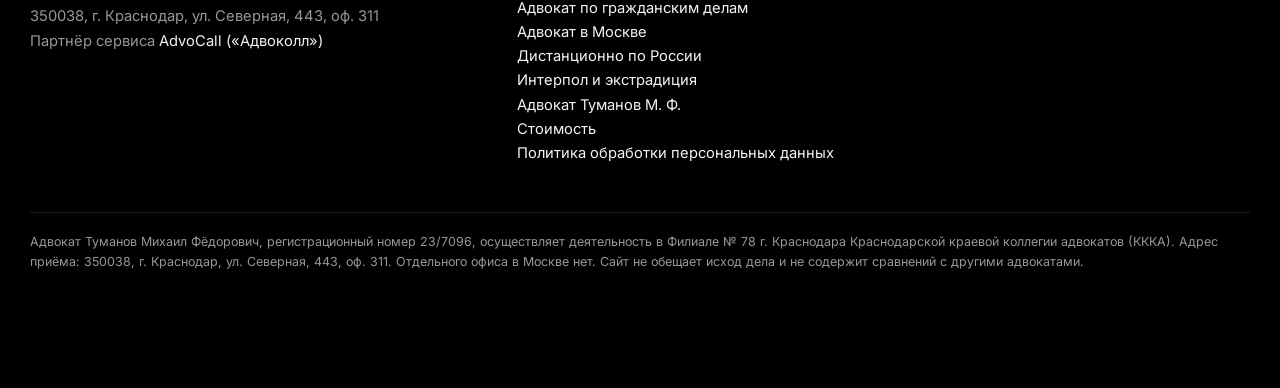
==== commit bc567ecb: "v5: advokat-moskva/index.html" ====
--- a/advokat-moskva/index.html
+++ b/advokat-moskva/index.html
@@ -170,6 +170,19 @@
   ]
 }
   </script>
+<!-- Yandex.Metrika counter -->
+<script type="text/javascript">
+    (function(m,e,t,r,i,k,a){
+        m[i]=m[i]||function(){(m[i].a=m[i].a||[]).push(arguments)};
+        m[i].l=1*new Date();
+        for (var j = 0; j < document.scripts.length; j++) {if (document.scripts[j].src === r) { return; }}
+        k=e.createElement(t),a=e.getElementsByTagName(t)[0],k.async=1,k.src=r,a.parentNode.insertBefore(k,a)
+    })(window, document,'script','https://mc.yandex.ru/metrika/tag.js?id=114478134', 'ym');
+
+    ym(114478134, 'init', {ssr:true, webvisor:true, clickmap:true, ecommerce:"dataLayer", referrer: document.referrer, url: location.href, accurateTrackBounce:true, trackLinks:true});
+</script>
+<noscript><div><img src="https://mc.yandex.ru/watch/114478134" style="position:absolute; left:-9999px;" alt="" /></div></noscript>
+<!-- /Yandex.Metrika counter -->
 </head>
 <body>
   <a class="skip" href="#main">К содержанию</a>
@@ -192,6 +205,7 @@
         <a href="../grazhdanskie-dela-krasnodar/">Гражданские дела</a>
         <a href="../advokat-moskva/">Москва</a>
         <a href="../distancionno-po-rossii/">По России</a>
+        <a href="../mezhdunarodnaya-zashchita/">Интерпол</a>
         <a href="../advokat-tumanov/">Обо мне</a>
         <a href="../index.html#kontakty">Контакты</a>
         <a class="btn btn-primary" href="tel:+79933214885">Позвонить</a>
@@ -217,7 +231,8 @@
   </div>
   <main id="main">
     <section>
-      <div class="wrap prose">
+      <div class="wrap prose-split">
+        <div class="prose">
 
         <h2>Работа адвоката в Москве</h2>
         <p>Я, адвокат Туманов Михаил Фёдорович (рег. № 23/7096, Филиал № 78 Краснодарской краевой коллегии адвокатов), принимаю обращения по делам, которые ведутся в Москве.</p>
@@ -257,6 +272,10 @@
           <p>Да. По предварительной договорённости консультацию можно провести онлайн. Онлайн-формат удобен для первого разбора, но не заменяет выезда, если он необходим по делу.</p>
         </details>
 
+        </div>
+        <figure class="page-photo">
+          <picture><source srcset="../img/photo-moskva.webp" type="image/webp"><img src="../img/photo-moskva.jpg" width="799" height="1200" alt="Адвокат Туманов Михаил Фёдорович с портфелем на улице города — работа по делам в Москве" loading="lazy" decoding="async"></picture>
+        </figure>
       </div>
     </section>
     <section class="related">
@@ -287,6 +306,11 @@
             <h3>Дистанционно и выезд</h3>
             <p>Консультации по видеосвязи по России и командировки в другой город, если это нужно по делу.</p>
             <p class="card-more"><a href="../distancionno-po-rossii/">По России</a></p>
+          </article>
+          <article class="card">
+            <h3>Интерпол и экстрадиция</h3>
+            <p>Снятие красных и синих уведомлений, обращения в CCF, вопросы экстрадиции, документы на трёх языках.</p>
+            <p class="card-more"><a href="../mezhdunarodnaya-zashchita/">Международная защита</a></p>
           </article>
         </div>
       </div>
@@ -307,6 +331,7 @@
           <a href="../grazhdanskie-dela-krasnodar/">Адвокат по гражданским делам</a><br>
           <a href="../advokat-moskva/">Адвокат в Москве</a><br>
           <a href="../distancionno-po-rossii/">Дистанционно по России</a><br>
+          <a href="../mezhdunarodnaya-zashchita/">Интерпол и экстрадиция</a><br>
           <a href="../advokat-tumanov/">Адвокат Туманов М. Ф.</a><br>
           <a href="../index.html#stoimost">Стоимость</a><br>
           <a href="../policy.html">Политика обработки персональных данных</a></p>
--- a/styles.css
+++ b/styles.css
@@ -718,3 +718,38 @@
 @media (max-width: 640px) {
   .map-block iframe { height: 280px; }
 }
+
+
+/* v5: фото на внутренних страницах, международный блок, сертификат, лайтбокс */
+.prose-split { display: grid; grid-template-columns: minmax(0, 46rem) minmax(220px, 340px); gap: 3.2rem; justify-content: space-between; align-items: start; }
+.prose-split .prose { max-width: none; }
+.page-photo { margin: 2.4rem 0 0; position: sticky; top: calc(var(--header-h) + 1.5rem); }
+.page-photo img, .portrait picture img { width: 100%; height: auto; display: block; }
+.portrait picture { display: block; }
+.card-intl { margin-top: 2rem; padding: 1.6rem 1.8rem; border: 1px solid var(--line-strong); background: var(--paper-2); }
+.card-intl .kicker { margin-bottom: .3rem; }
+.intl-edu { display: grid; grid-template-columns: minmax(0, 1.15fr) minmax(240px, .85fr); gap: 3.4rem; align-items: center; }
+.intl-cert { margin: 1.2rem 0 1.6rem; }
+.intl-cert a { display: block; border: 1px solid var(--line); background: #fff; padding: .5rem; cursor: zoom-in; }
+.intl-cert img { width: 100%; height: auto; display: block; }
+.intl-cert figcaption { margin-top: .55rem; font-size: .72rem; letter-spacing: .14em; text-transform: uppercase; color: var(--muted); }
+.cert-cards { display: grid; grid-template-columns: 1.45fr 1fr 1fr; gap: 1.2rem; align-items: start; margin-top: 1.6rem; }
+.cert-cards .intl-cert { margin: 0; }
+.cert-hint { font-size: .85rem; color: var(--muted); margin: .4rem 0 0; }
+.intl-edu-text { max-width: 50rem; }
+.cert-official { font-style: italic; }
+.cases-light { grid-template-columns: 1fr; }
+.cases-light .case { border-top-color: var(--line-strong); padding-right: 0; }
+.cases-light .case-tag { color: var(--accent); }
+.small { font-size: .9rem; }
+dialog.lightbox { border: 0; padding: 0; background: transparent; max-width: 96vw; max-height: 96vh; }
+dialog.lightbox::backdrop { background: rgba(5,5,5,.86); }
+dialog.lightbox img { max-width: 96vw; max-height: 92vh; width: auto; height: auto; display: block; background: #fff; }
+dialog.lightbox button { position: fixed; top: 1rem; right: 1rem; width: 44px; height: 44px; border: 1px solid rgba(246,243,238,.4); background: #050505; color: #f6f3ee; font-size: 1.4rem; cursor: pointer; }
+@media (max-width: 980px) {
+  .prose-split, .intl-edu { grid-template-columns: 1fr; gap: 0; }
+  .cert-cards { grid-template-columns: 1fr 1fr; }
+  .cert-cards .intl-cert:first-child { grid-column: 1 / -1; }
+  .page-photo { position: static; order: -1; margin: 2rem 0 0; max-width: 420px; }
+  .card-intl { padding: 1.3rem 1.1rem; }
+}
